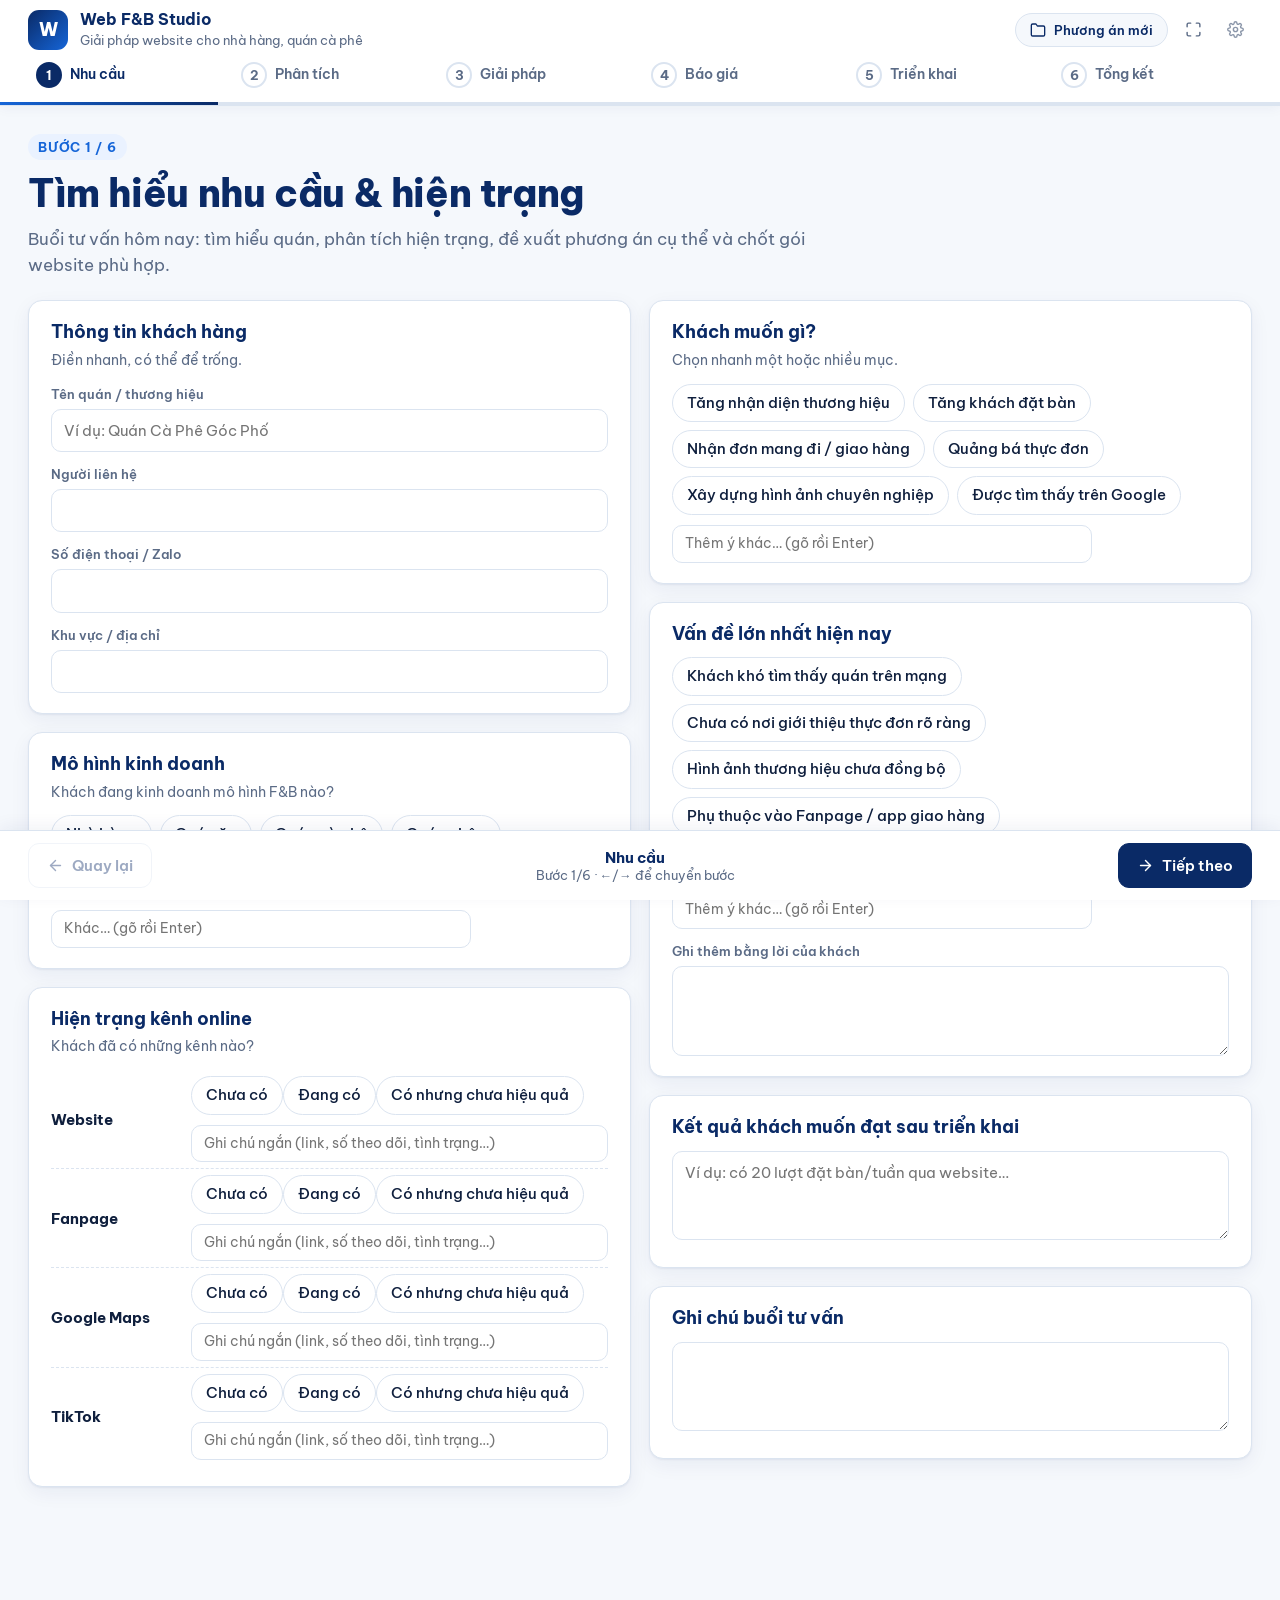
==== index.html @ 7b5ebe1e "first commmit" ====
<!doctype html>
<html lang="vi">
<head>
  <meta charset="utf-8">
  <meta name="viewport" content="width=device-width, initial-scale=1">
  <meta name="robots" content="noindex,nofollow">
  <title>Công cụ tư vấn website F&amp;B</title>
  <!-- Font tùy chọn (Google Fonts). Nếu offline, trình duyệt tự dùng font hệ thống. -->
  <link rel="preconnect" href="https://fonts.googleapis.com">
  <link rel="preconnect" href="https://fonts.gstatic.com" crossorigin>
  <link href="https://fonts.googleapis.com/css2?family=Be+Vietnam+Pro:wght@400;500;600;700;800&display=swap" rel="stylesheet">
  <link rel="stylesheet" href="styles.css">
</head>
<body>
  <div id="app">
    <header id="app-header" class="app-header no-print"></header>
    <main id="screen" class="screen" tabindex="-1"></main>
    <footer id="app-footer" class="app-footer no-print"></footer>
  </div>
  <div id="modal-root" class="no-print"></div>
  <div id="toast-root" class="no-print" aria-live="polite"></div>
  <noscript><p style="padding:24px;font-family:sans-serif">Công cụ này cần bật JavaScript để hoạt động.</p></noscript>
  <script src="app.js"></script>
</body>
</html>
---- styles.css ----
/* ===== Công cụ tư vấn website F&B — giao diện sáng, navy/xanh dương ===== */
:root{
  --navy:#0a2a66; --navy-2:#123a85; --blue:#1565d8; --blue-50:#eaf2ff; --blue-100:#d6e6ff;
  --ink:#0f1f3d; --muted:#5b6b86; --line:#dbe4f0; --bg:#f5f8fc; --card:#fff;
  --ok:#12805c; --ok-bg:#e6f6ef; --warn:#b45309; --warn-bg:#fff4e0; --danger:#c0362c; --danger-bg:#fdecea;
  --radius:14px; --shadow:0 1px 2px rgba(10,42,102,.06),0 6px 20px rgba(10,42,102,.06);
  --font:"Be Vietnam Pro","Segoe UI",Roboto,"Helvetica Neue",Arial,sans-serif;
}
*{box-sizing:border-box}
html{scroll-behavior:smooth}
body{margin:0;background:var(--bg);color:var(--ink);font-family:var(--font);font-size:16px;line-height:1.55;-webkit-font-smoothing:antialiased}
body.modal-open{overflow:hidden}
h1,h2,h3,h4{margin:0;line-height:1.25;color:var(--navy)}
p{margin:0}
button,input,select,textarea{font:inherit;color:inherit}
.muted{color:var(--muted)}
.icon{display:inline-flex;vertical-align:middle}
.print-only{display:none}

/* ---- Header ---- */
.app-header{position:sticky;top:0;z-index:30;background:#fff;border-bottom:1px solid var(--line);box-shadow:0 2px 12px rgba(10,42,102,.05)}
.hd-top{display:flex;align-items:center;justify-content:space-between;gap:16px;padding:10px 28px 6px;max-width:1280px;margin:0 auto}
.brand{display:flex;align-items:center;gap:12px;min-width:0}
.logo-box{width:40px;height:40px;border-radius:11px;background:linear-gradient(135deg,var(--navy),var(--blue));color:#fff;display:grid;place-items:center;font-weight:800;font-size:18px;flex:none}
.logo-img{width:40px;height:40px;border-radius:11px;object-fit:contain;background:#fff;border:1px solid var(--line);flex:none}
.brand-text{display:flex;flex-direction:column;min-width:0}
.brand-text strong{color:var(--navy);font-size:16px;line-height:1.2;white-space:nowrap;overflow:hidden;text-overflow:ellipsis}
.brand-text span{color:var(--muted);font-size:13px;white-space:nowrap;overflow:hidden;text-overflow:ellipsis}
.hd-actions{display:flex;align-items:center;gap:8px}
.plan-chip{display:inline-flex;align-items:center;gap:8px;max-width:280px;border:1px solid var(--line);background:var(--bg);border-radius:999px;padding:6px 14px;font-size:13px;font-weight:600;color:var(--navy);cursor:pointer}
.plan-chip span.t{white-space:nowrap;overflow:hidden;text-overflow:ellipsis}
.plan-chip:hover{border-color:var(--blue)}
.icon-btn{display:inline-grid;place-items:center;width:34px;height:34px;border-radius:9px;border:1px solid transparent;background:transparent;color:var(--muted);cursor:pointer}
.icon-btn:hover{background:var(--blue-50);color:var(--navy)}
.icon-btn.danger:hover{background:var(--danger-bg);color:var(--danger)}
.icon-btn:disabled{opacity:.35;cursor:default;background:transparent}
.gear{opacity:.7}

.stepper{list-style:none;margin:0 auto;padding:0 28px 8px;max-width:1280px;display:grid;grid-template-columns:repeat(6,1fr);gap:6px}
.step-btn{width:100%;display:flex;align-items:center;gap:8px;border:0;background:transparent;padding:6px 8px;border-radius:10px;cursor:pointer;text-align:left;color:var(--muted);font-weight:600;font-size:14px}
.step-btn:hover{background:var(--blue-50)}
.step-num{flex:none;width:26px;height:26px;border-radius:50%;display:grid;place-items:center;border:2px solid var(--line);font-size:13px;font-weight:700;background:#fff}
.step.done .step-num{background:var(--blue);border-color:var(--blue);color:#fff}
.step.active .step-num{background:var(--navy);border-color:var(--navy);color:#fff}
.step.active .step-btn{color:var(--navy)}
.step.done .step-btn{color:var(--ink)}
.progress{height:3px;background:var(--line)}
.progress-bar{height:100%;background:linear-gradient(90deg,var(--blue),var(--navy));transition:width .35s ease}

/* ---- Màn hình ---- */
.screen{max-width:1280px;margin:0 auto;padding:28px 28px 120px;outline:none}
.screen-inner{animation:fade .25s ease}
@keyframes fade{from{opacity:0;transform:translateY(6px)}to{opacity:1;transform:none}}
.screen-head{margin-bottom:22px}
.eyebrow{display:inline-block;font-size:13px;font-weight:700;letter-spacing:.06em;text-transform:uppercase;color:var(--blue);background:var(--blue-50);padding:3px 10px;border-radius:999px;margin-bottom:10px}
.screen-head h1{font-size:clamp(26px,3.2vw,38px);font-weight:800;letter-spacing:-.01em}
.lead{margin-top:8px;font-size:17px;color:var(--muted);max-width:820px}

.card{background:var(--card);border:1px solid var(--line);border-radius:var(--radius);box-shadow:var(--shadow);padding:20px 22px}
.card>h3{font-size:18px;font-weight:700;margin-bottom:12px}
.card-sub{color:var(--muted);font-size:14px;margin:-6px 0 12px}
.grid{display:grid;gap:18px}
.g2{grid-template-columns:repeat(auto-fit,minmax(420px,1fr))}
.g3{grid-template-columns:repeat(auto-fit,minmax(280px,1fr))}
.stack>*+*{margin-top:18px}

/* ---- Form ---- */
.fields{display:grid;gap:12px}
.field{display:flex;flex-direction:column;gap:5px}
.field>span.lbl{font-size:13px;font-weight:600;color:var(--muted)}
input[type=text],input[type=number],select,textarea{width:100%;border:1.5px solid var(--line);border-radius:10px;background:#fff;padding:9px 12px;font-size:15px;transition:border-color .15s,box-shadow .15s}
input:focus,select:focus,textarea:focus{outline:none;border-color:var(--blue);box-shadow:0 0 0 3px rgba(21,101,216,.15)}
textarea{resize:vertical;min-height:72px}
input.invalid{border-color:var(--danger)}
.hint{font-size:13px;color:var(--muted)}
.hint.err{color:var(--danger)}
.presence-row{display:grid;grid-template-columns:130px 1fr;gap:10px;align-items:center;padding:6px 0;border-top:1px dashed var(--line)}
.presence-row:first-of-type{border-top:0}
.presence-row>strong{font-size:15px}

.chipgroup .chips{display:flex;flex-wrap:wrap;gap:8px}
.chip{border:1.5px solid var(--line);background:#fff;border-radius:999px;padding:7px 14px;font-size:14.5px;font-weight:500;cursor:pointer;transition:all .12s}
.chip:hover{border-color:var(--blue);color:var(--navy)}
.chip.on{background:var(--navy);border-color:var(--navy);color:#fff;font-weight:600}
.chip-add{margin-top:10px;font-size:14px!important;padding:7px 12px!important;max-width:420px}

/* ---- Buttons ---- */
.btn{display:inline-flex;align-items:center;justify-content:center;gap:8px;border:1.5px solid var(--line);background:#fff;color:var(--navy);padding:10px 18px;border-radius:11px;font-weight:600;font-size:15px;cursor:pointer;transition:all .12s;white-space:nowrap}
.btn:hover{border-color:var(--blue);background:var(--blue-50)}
.btn:disabled{opacity:.4;cursor:default;pointer-events:none}
.btn-primary{background:var(--navy);border-color:var(--navy);color:#fff}
.btn-primary:hover{background:var(--navy-2);border-color:var(--navy-2)}
.btn-blue{background:var(--blue);border-color:var(--blue);color:#fff}
.btn-blue:hover{background:#0f52b3}
.btn-ghost{background:transparent}
.btn-danger{background:#fff;border-color:#f1b9b3;color:var(--danger)}
.btn-danger:hover{background:var(--danger-bg);border-color:var(--danger)}
.btn-danger.solid{background:var(--danger);color:#fff;border-color:var(--danger)}
.btn-sm{padding:6px 12px;font-size:13.5px;border-radius:9px}
.btn-lg{padding:13px 24px;font-size:16px}
.toolbar{display:flex;flex-wrap:wrap;gap:10px;align-items:center;margin-bottom:18px}
.toolbar .spacer{flex:1}

.switch{position:relative;display:inline-block;width:46px;height:26px;flex:none}
.switch input{opacity:0;width:0;height:0;position:absolute}
.slider{position:absolute;inset:0;background:#c5d0e0;border-radius:999px;cursor:pointer;transition:background .15s}
.slider::before{content:"";position:absolute;left:3px;top:3px;width:20px;height:20px;border-radius:50%;background:#fff;box-shadow:0 1px 3px rgba(0,0,0,.25);transition:transform .15s}
.switch input:checked+.slider{background:var(--blue)}
.switch input:checked+.slider::before{transform:translateX(20px)}
.switch input:focus-visible+.slider{box-shadow:0 0 0 3px rgba(21,101,216,.3)}

/* ---- Màn hình 2: liên kết ---- */
.link-group{margin-bottom:22px}
.link-group>h3{font-size:17px;margin-bottom:10px}
.links{display:grid;grid-template-columns:repeat(auto-fill,minmax(260px,1fr));gap:12px}
.linkcard{display:flex;align-items:center;justify-content:space-between;gap:10px;text-decoration:none;background:#fff;border:1.5px solid var(--line);border-left:5px solid var(--blue);border-radius:12px;padding:14px 16px;color:var(--navy);box-shadow:var(--shadow);transition:transform .12s,border-color .12s}
.linkcard:hover{transform:translateY(-2px);border-color:var(--blue)}
.linkcard .lt{font-weight:700;font-size:16px}
.linkcard .lh{display:block;font-size:12.5px;color:var(--muted);font-weight:400;word-break:break-all}
.empty{border:2px dashed var(--line);border-radius:12px;padding:16px;color:var(--muted);text-align:center;font-size:14.5px}
.link-edit{display:grid;grid-template-columns:1fr 1.6fr 170px auto;gap:8px;align-items:center;margin-bottom:8px}
.backtip{background:var(--blue-50);border:1px solid var(--blue-100);border-radius:var(--radius);padding:16px 20px;margin:6px 0 20px}
.backtip strong{color:var(--navy)}
.backtip ul{margin:8px 0 0;padding-left:20px}
.backtip kbd{background:#fff;border:1px solid var(--line);border-bottom-width:2px;border-radius:5px;padding:0 6px;font-size:13px;font-family:inherit}

/* ---- Màn hình 3: công việc ---- */
.stats{display:grid;grid-template-columns:repeat(auto-fit,minmax(220px,1fr));gap:14px;margin-bottom:18px}
.stat{background:#fff;border:1px solid var(--line);border-radius:12px;padding:14px 18px}
.stat .n{font-size:26px;font-weight:800;color:var(--navy);line-height:1.1}
.stat .l{font-size:13px;color:var(--muted)}
.task-group{margin-bottom:26px}
.task-group>h3{font-size:19px;display:flex;align-items:center;gap:10px;flex-wrap:wrap}
.task-group>.card-sub{margin:4px 0 12px}
.badge{display:inline-block;font-size:12px;font-weight:700;padding:2px 10px;border-radius:999px;background:var(--blue-50);color:var(--blue)}
.badge.ok{background:var(--ok-bg);color:var(--ok)}
.badge.warn{background:var(--warn-bg);color:var(--warn)}
.badge.gray{background:#eef1f6;color:var(--muted)}
.task{display:grid;grid-template-columns:auto 1fr auto auto;gap:14px;align-items:flex-start;background:#fff;border:1px solid var(--line);border-radius:12px;padding:14px 16px;margin-bottom:10px;transition:opacity .15s}
.task.off{opacity:.5;background:#f8fafd}
.task-name{font-weight:700;font-size:16.5px;color:var(--navy)}
.task-main p{color:var(--ink);font-size:15px;margin-top:2px}
.task-main p.note{color:var(--muted);font-size:13.5px;font-style:italic}
.meta{display:flex;flex-wrap:wrap;gap:8px;margin-top:8px}
.meta span{font-size:13px;background:var(--bg);border:1px solid var(--line);border-radius:8px;padding:2px 10px;color:var(--ink)}
.meta span b{color:var(--muted);font-weight:600}
.task-price{font-weight:700;color:var(--navy);text-align:right;white-space:nowrap;font-size:15px}
.task-price small{display:block;font-weight:500;color:var(--muted);font-size:12px}
.row-actions{display:flex;gap:2px;flex-wrap:nowrap}

/* ---- Màn hình 4: gói ---- */
.pkg{position:relative;display:flex;flex-direction:column;background:#fff;border:2px solid var(--line);border-radius:18px;padding:26px 24px 20px;box-shadow:var(--shadow);transition:transform .15s,border-color .15s}
.pkg:hover{transform:translateY(-3px)}
.pkg.featured{border-color:var(--blue-100);background:linear-gradient(180deg,#f3f8ff,#fff 40%)}
.pkg.selected{border-color:var(--navy);box-shadow:0 0 0 4px rgba(10,42,102,.12),var(--shadow)}
.pkg .tag{position:absolute;top:-12px;left:22px;background:var(--blue);color:#fff;font-size:12.5px;font-weight:700;padding:3px 12px;border-radius:999px}
.pkg .tag.sel{background:var(--navy);left:auto;right:22px}
.pkg h3{font-size:22px;font-weight:800}
.pkg .price{font-size:32px;font-weight:800;color:var(--navy);margin:6px 0 2px;letter-spacing:-.01em}
.pkg .dur{font-size:14px;color:var(--muted);margin-bottom:8px}
.pkg .desc{font-size:15px;color:var(--ink);margin-bottom:10px}
.pkg h4{font-size:13.5px;text-transform:uppercase;letter-spacing:.05em;color:var(--muted);margin:12px 0 6px}
.pkg ul{list-style:none;margin:0;padding:0}
.pkg li{position:relative;padding-left:24px;margin:5px 0;font-size:15px}
.pkg li.inc::before{content:"✓";position:absolute;left:0;color:var(--ok);font-weight:800}
.pkg li.lim::before{content:"•";position:absolute;left:6px;color:var(--warn);font-weight:800}
.pkg .pkg-cta{margin-top:auto;padding-top:16px;display:flex;flex-direction:column;gap:8px}
.pkg .pkg-tools{display:flex;gap:6px;justify-content:center}
.choice-bar{position:sticky;bottom:78px;z-index:10;margin-top:24px;background:var(--navy);color:#fff;border-radius:14px;padding:14px 22px;display:flex;align-items:center;justify-content:space-between;gap:16px;flex-wrap:wrap;box-shadow:0 8px 28px rgba(10,42,102,.3)}
.choice-bar.none{background:#fff;color:var(--muted);border:1.5px dashed var(--line);box-shadow:none}
.choice-bar .cb-main{display:flex;align-items:baseline;gap:12px;flex-wrap:wrap}
.choice-bar strong{font-size:20px}
.choice-bar .cb-price{font-size:24px;font-weight:800}
.choice-bar .btn{background:rgba(255,255,255,.12);border-color:rgba(255,255,255,.3);color:#fff}
.choice-bar .btn:hover{background:rgba(255,255,255,.22)}
.choice-bar .btn.light{background:#fff;color:var(--navy)}
.note-box{background:var(--warn-bg);border:1px solid #f2d9a8;color:#6b4306;border-radius:12px;padding:12px 16px;font-size:14.5px;margin-top:18px}

/* ---- Màn hình 5: thanh toán & quy trình ---- */
.pkg-banner{display:flex;align-items:center;justify-content:space-between;gap:16px;flex-wrap:wrap;background:var(--navy);color:#fff;border-radius:14px;padding:16px 22px;margin-bottom:18px}
.pkg-banner .muted{color:#b8c9ee;display:block;font-size:13px}
.pkg-banner strong{font-size:22px}
.pkg-banner .big{font-size:30px;font-weight:800}
.pkg-banner .btn{background:rgba(255,255,255,.12);border-color:rgba(255,255,255,.3);color:#fff}
.pkg-banner.empty{background:var(--warn-bg);color:#6b4306;border:1px solid #f2d9a8}
.pkg-banner.empty .btn{background:var(--navy);border-color:var(--navy);color:#fff}
.pay-table{display:grid;gap:8px}
.pay-row{display:grid;grid-template-columns:1.1fr 1.6fr 100px 170px 40px;gap:10px;align-items:center}
.pay-head{font-size:12.5px;text-transform:uppercase;letter-spacing:.05em;color:var(--muted);font-weight:700}
.pay-row .amount{font-weight:800;font-size:18px;color:var(--navy);text-align:right}
.pay-total{border-top:2px solid var(--line);padding-top:12px;margin-top:4px}
.pct-wrap{display:flex;align-items:center;gap:4px}
.pct-wrap input{text-align:right}
.alert{border-radius:10px;padding:10px 14px;font-size:14.5px;font-weight:600}
.alert.warn{background:var(--warn-bg);color:#8a4a07;border:1px solid #f2d9a8}
.alert.ok{background:var(--ok-bg);color:var(--ok);border:1px solid #bfe6d4}
.alert.danger{background:var(--danger-bg);color:var(--danger);border:1px solid #f1b9b3}
.timeline{position:relative;margin-top:8px}
.stage{position:relative;display:grid;grid-template-columns:48px 1fr;gap:16px;padding-bottom:18px}
.stage::before{content:"";position:absolute;left:23px;top:46px;bottom:-2px;width:2px;background:var(--blue-100)}
.stage:last-child::before{display:none}
.stage-num{width:46px;height:46px;border-radius:50%;background:var(--navy);color:#fff;display:grid;place-items:center;font-weight:800;font-size:18px;z-index:1}
.stage-card{background:#fff;border:1px solid var(--line);border-radius:14px;padding:16px 20px;box-shadow:var(--shadow)}
.stage-head{display:flex;justify-content:space-between;align-items:flex-start;gap:12px}
.stage-head h4{font-size:19px;font-weight:800}
.stage-grid{display:grid;grid-template-columns:repeat(auto-fit,minmax(210px,1fr));gap:14px;margin-top:10px}
.stage-grid h5{margin:0 0 3px;font-size:12.5px;text-transform:uppercase;letter-spacing:.05em;color:var(--muted)}
.stage-grid p{font-size:15px;white-space:pre-line}
.pay-chip{display:inline-flex;gap:6px;flex-wrap:wrap;align-items:center;background:var(--ok-bg);color:var(--ok);border-radius:10px;padding:6px 12px;font-size:14px;font-weight:600;margin-top:12px}
.pay-chip strong{font-size:16px}

/* ---- Màn hình 6: tổng kết ---- */
.doc{background:#fff;border:1px solid var(--line);border-radius:16px;box-shadow:var(--shadow);padding:30px 34px}
.doc-head{display:flex;justify-content:space-between;gap:18px;flex-wrap:wrap;border-bottom:3px solid var(--navy);padding-bottom:14px;margin-bottom:18px}
.doc-head h2{font-size:26px;font-weight:800}
.doc-head .sub{color:var(--muted);font-size:14px}
.doc section{margin-bottom:22px}
.doc section>h3{font-size:16px;text-transform:uppercase;letter-spacing:.05em;color:var(--blue);margin-bottom:8px;padding-bottom:4px;border-bottom:1px solid var(--line)}
.kv{display:grid;grid-template-columns:200px 1fr;gap:6px 16px;font-size:15.5px}
.kv dt{color:var(--muted);font-weight:600}
.kv dd{margin:0;font-weight:600}
.doc table{width:100%;border-collapse:collapse;font-size:14.5px}
.doc th{text-align:left;background:var(--bg);color:var(--muted);font-size:12.5px;text-transform:uppercase;letter-spacing:.04em;padding:8px 10px;border-bottom:1px solid var(--line)}
.doc td{padding:9px 10px;border-bottom:1px solid var(--line);vertical-align:top}
.doc td.r,.doc th.r{text-align:right}
.doc td .sm{display:block;color:var(--muted);font-size:13px}
.total-box{background:var(--navy);color:#fff;border-radius:14px;padding:18px 24px;display:grid;gap:6px;margin-top:6px}
.total-box .tl{display:flex;justify-content:space-between;gap:12px;font-size:15.5px}
.total-box .tl.big{font-size:24px;font-weight:800;border-top:1px solid rgba(255,255,255,.25);padding-top:10px;margin-top:4px}
.total-box .tnote{font-size:13px;color:#b8c9ee}
.plain-list{margin:0;padding-left:20px}
.plain-list li{margin:3px 0}
.summary-actions{display:flex;flex-wrap:wrap;gap:10px;margin-top:20px}
.pre{white-space:pre-line}

/* ---- Footer ---- */
.app-footer{position:fixed;left:0;right:0;bottom:0;z-index:30;background:#fff;border-top:1px solid var(--line);display:flex;align-items:center;justify-content:space-between;gap:16px;padding:12px 28px;box-shadow:0 -4px 16px rgba(10,42,102,.06)}
.foot-mid{display:flex;flex-direction:column;align-items:center;line-height:1.3;text-align:center}
.foot-mid strong{color:var(--navy);font-size:15px}
.foot-mid span{font-size:12.5px}

/* ---- Modal ---- */
.overlay{position:fixed;inset:0;z-index:100;background:rgba(10,25,60,.5);display:grid;place-items:center;padding:20px;animation:fadein .15s}
@keyframes fadein{from{opacity:0}to{opacity:1}}
.modal{background:#fff;border-radius:18px;width:min(560px,100%);max-height:calc(100vh - 40px);display:flex;flex-direction:column;box-shadow:0 20px 60px rgba(0,0,0,.3)}
.modal.wide{width:min(960px,100%)}
.modal-head{display:flex;align-items:center;justify-content:space-between;gap:12px;padding:16px 22px;border-bottom:1px solid var(--line)}
.modal-head h2{font-size:20px}
.modal-body{padding:18px 22px;overflow:auto;flex:1}
.modal-foot{display:flex;justify-content:flex-end;gap:10px;padding:14px 22px;border-top:1px solid var(--line);flex-wrap:wrap}
.form{display:grid;gap:14px}
.form-error{background:var(--danger-bg);color:var(--danger);border-radius:10px;padding:8px 12px;font-size:14px;font-weight:600}
.check-row{display:flex;align-items:center;gap:10px;font-weight:600}
.tabs{display:flex;gap:6px;flex-wrap:wrap;border-bottom:1px solid var(--line);margin-bottom:16px}
.tab{border:0;background:transparent;padding:9px 14px;font-weight:600;color:var(--muted);cursor:pointer;border-bottom:3px solid transparent;margin-bottom:-1px}
.tab:hover{color:var(--navy)}
.tab.on{color:var(--navy);border-bottom-color:var(--blue)}
.list-editor .le-row{display:flex;align-items:center;gap:12px;padding:10px 12px;border:1px solid var(--line);border-radius:10px;margin-bottom:8px;background:#fff}
.le-row.off{opacity:.55}
.le-main{flex:1;min-width:0}
.le-title{font-weight:700;color:var(--navy);overflow:hidden;text-overflow:ellipsis}
.le-sub{font-size:13px;color:var(--muted)}
.data-actions{display:grid;gap:10px}
.data-actions .box{border:1px solid var(--line);border-radius:12px;padding:14px 16px}
.data-actions .box h4{font-size:15px;margin-bottom:4px}
.data-actions .box p{font-size:14px;color:var(--muted);margin-bottom:10px}
.plan-row{display:flex;align-items:center;gap:12px;padding:12px 14px;border:1px solid var(--line);border-radius:12px;margin-bottom:8px;flex-wrap:wrap}
.plan-row.current{border-color:var(--blue);background:var(--blue-50)}
.plan-row .pm{flex:1;min-width:200px}
.plan-row .pm strong{display:block;color:var(--navy)}
.plan-row .pm span{font-size:13px;color:var(--muted)}
.new-plan{display:flex;gap:10px;margin-bottom:16px}

/* ---- Toast ---- */
#toast-root{position:fixed;left:50%;bottom:92px;transform:translateX(-50%);z-index:200;display:grid;gap:8px;justify-items:center;pointer-events:none}
.toast{background:var(--ink);color:#fff;padding:10px 20px;border-radius:999px;font-size:14.5px;font-weight:600;box-shadow:0 8px 24px rgba(0,0,0,.25);animation:fade .2s;max-width:80vw;text-align:center}

/* ---- Responsive (laptop / tablet) ---- */
@media (max-width:1000px){
  .hd-top,.stepper,.screen{padding-left:18px;padding-right:18px}
  .step-label{display:none}
  .step-btn{justify-content:center}
  .g2{grid-template-columns:1fr}
  .link-edit{grid-template-columns:1fr 1fr}
  .pay-row{grid-template-columns:1fr 1fr 90px 130px 36px}
  .task{grid-template-columns:auto 1fr}
  .task-price,.row-actions{grid-column:2}
  .kv{grid-template-columns:140px 1fr}
  .app-footer{padding:10px 18px}
  .doc{padding:22px}
  .presence-row{grid-template-columns:1fr}
}

/* ---- In / lưu PDF ---- */
@page{margin:14mm}
@media print{
  html,body{background:#fff!important}
  body{font-size:12pt}
  .no-print,.app-header,.app-footer,#modal-root,#toast-root{display:none!important}
  .print-only{display:block!important}
  .screen{padding:0;max-width:none}
  .screen-inner{animation:none}
  .screen-head{display:none}
  .doc{border:0;box-shadow:none;padding:0;border-radius:0}
  .doc section,.total-box,.doc tr{break-inside:avoid}
  .card,.pkg,.stage-card,.task{box-shadow:none;break-inside:avoid}
  .total-box{background:#fff!important;color:#000!important;border:2px solid var(--navy)}
  .total-box .tnote{color:#444}
  *{-webkit-print-color-adjust:exact;print-color-adjust:exact}
}
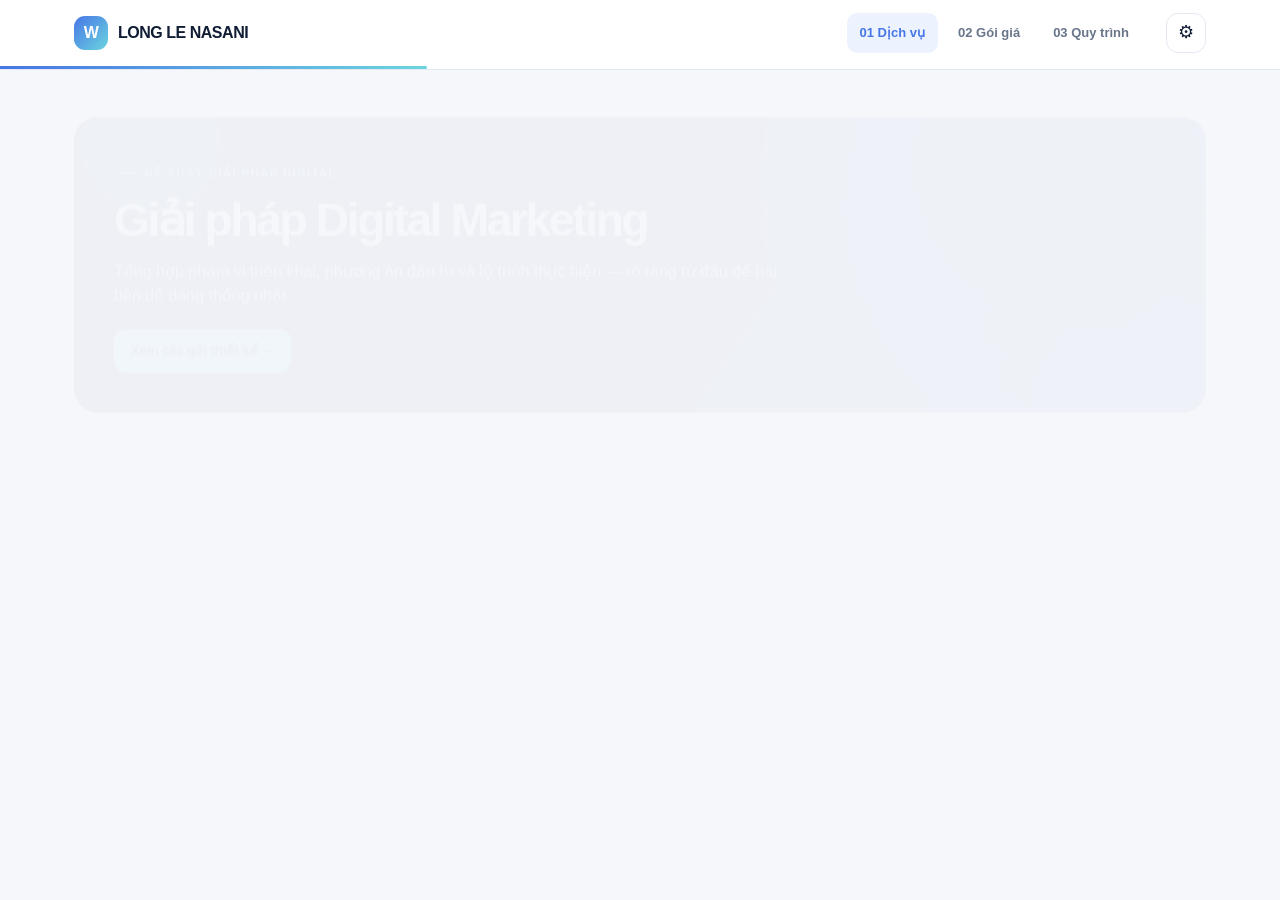
==== commit 62bdaa88: "four commit" ====
--- a/index.html
+++ b/index.html
@@ -4,22 +4,10 @@
   <meta charset="utf-8">
   <meta name="viewport" content="width=device-width, initial-scale=1">
   <meta name="robots" content="noindex,nofollow">
-  <title>Công cụ tư vấn website F&amp;B</title>
-  <!-- Font tùy chọn (Google Fonts). Nếu offline, trình duyệt tự dùng font hệ thống. -->
-  <link rel="preconnect" href="https://fonts.googleapis.com">
-  <link rel="preconnect" href="https://fonts.gstatic.com" crossorigin>
-  <link href="https://fonts.googleapis.com/css2?family=Be+Vietnam+Pro:wght@400;500;600;700;800&display=swap" rel="stylesheet">
-  <link rel="stylesheet" href="styles.css">
+  <meta http-equiv="refresh" content="0; url=fnb_quote_presentation-3.html">
+  <title>Đề xuất giải pháp website | Báo giá</title>
 </head>
 <body>
-  <div id="app">
-    <header id="app-header" class="app-header no-print"></header>
-    <main id="screen" class="screen" tabindex="-1"></main>
-    <footer id="app-footer" class="app-footer no-print"></footer>
-  </div>
-  <div id="modal-root" class="no-print"></div>
-  <div id="toast-root" class="no-print" aria-live="polite"></div>
-  <noscript><p style="padding:24px;font-family:sans-serif">Công cụ này cần bật JavaScript để hoạt động.</p></noscript>
-  <script src="app.js"></script>
+  <p>Đang mở bản trình bày báo giá. Nếu trang không tự chuyển, <a href="fnb_quote_presentation-3.html">bấm vào đây</a>.</p>
 </body>
 </html>
